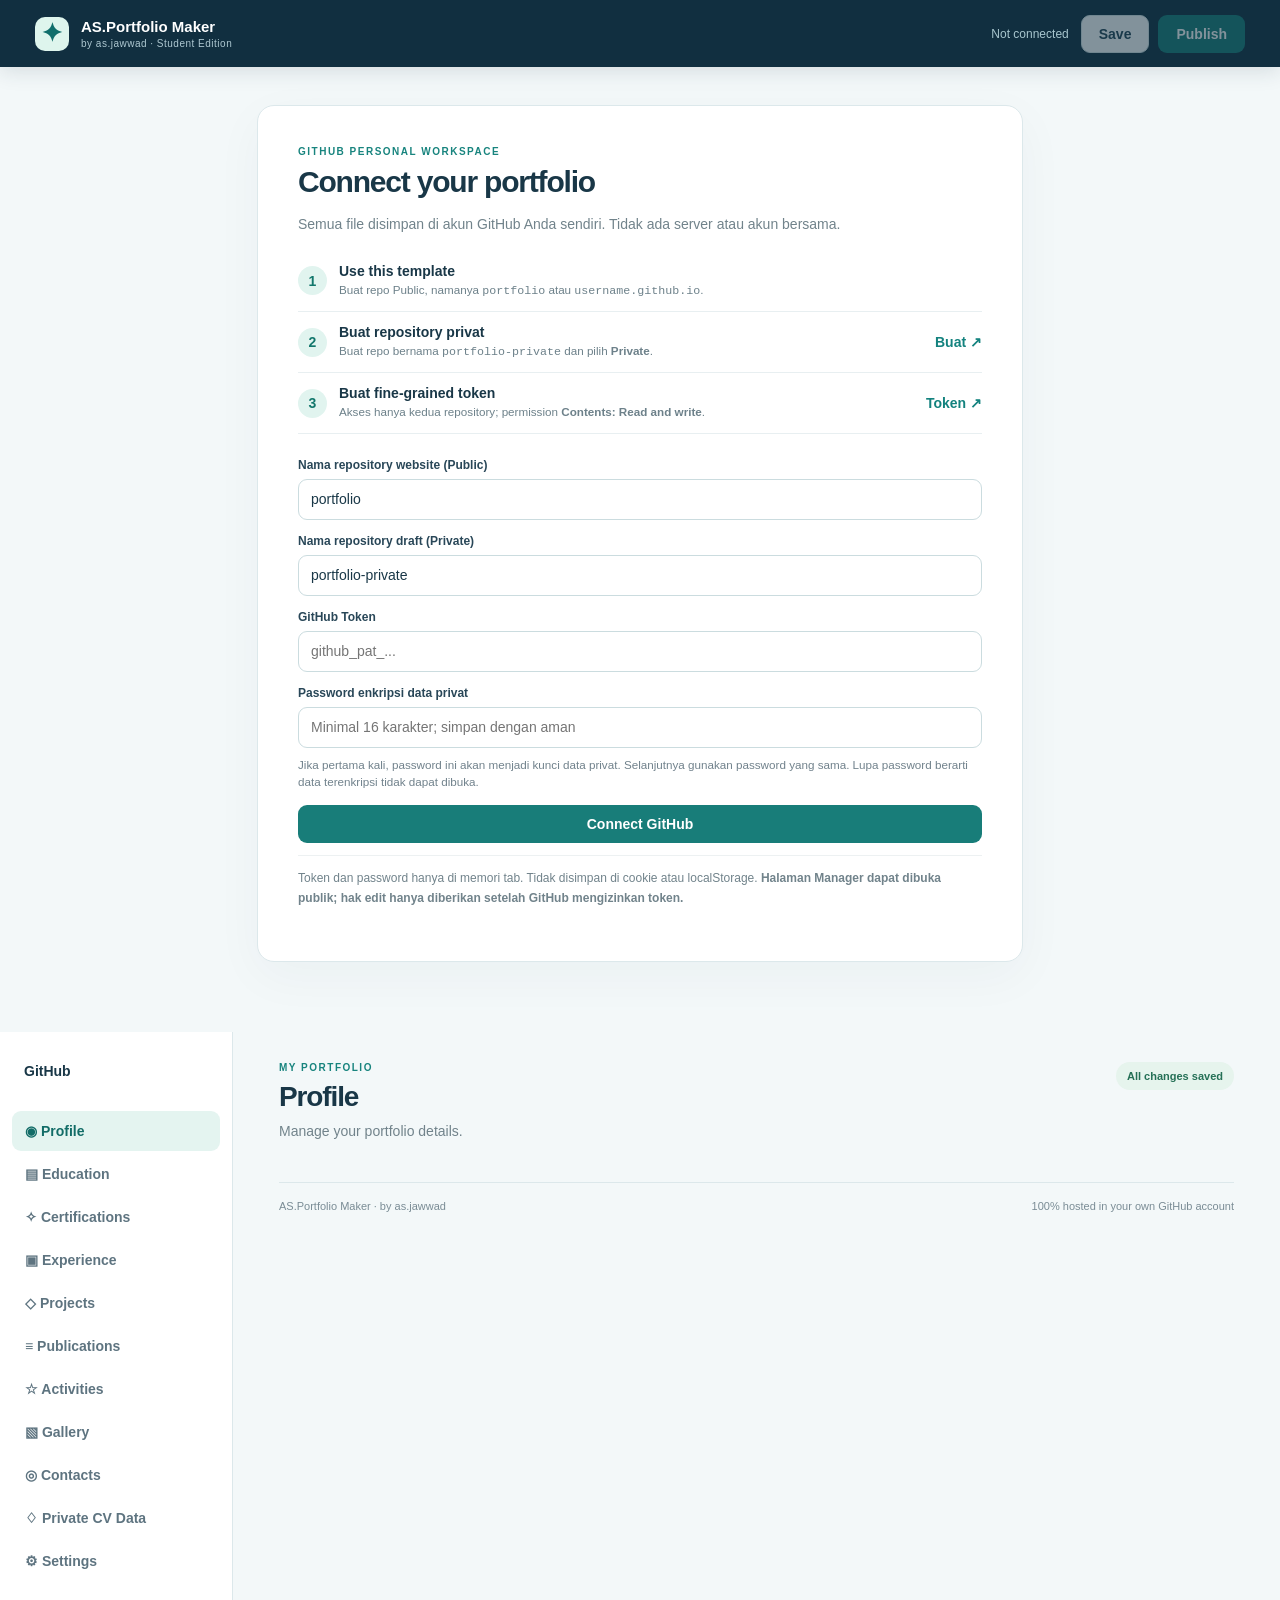
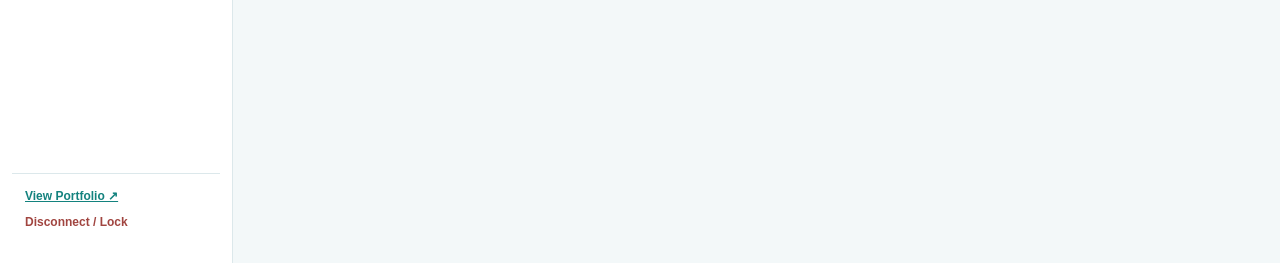
==== manager.html @ bb186ea7 "Add files via upload" ====
<!doctype html><html lang="id"><head><meta charset="utf-8"><meta name="viewport" content="width=device-width,initial-scale=1"><meta name="robots" content="noindex,nofollow,noarchive"><meta http-equiv="Content-Security-Policy" content="default-src 'none'; script-src 'self'; style-src 'self'; connect-src 'self' https://api.github.com https://translate.googleapis.com; img-src 'self' blob: data: https:; base-uri 'none'; form-action 'none'; object-src 'none'"><meta name="theme-color" content="#102d3a"><title>AS.Portfolio Maker · Manager</title><link rel="icon" href="favicon.svg"><link rel="stylesheet" href="V1_manager.css"></head><body>
<header class="header"><a class="logo" href="index.html" aria-label="Portfolio">✦</a><div class="header-copy"><strong>AS.Portfolio Maker</strong><small>by as.jawwad · Student Edition</small></div><span id="headerStatus" class="status">Not connected</span><div class="header-actions"><button id="topSave" class="ghost" type="button" disabled>Save</button><button id="topPublish" class="primary" type="button" disabled>Publish</button></div></header>
<main id="connectView" class="login-layout"><div class="login-card"><div class="eyebrow">GitHub Personal Workspace</div><h1>Connect your portfolio</h1><p>Semua file disimpan di akun GitHub Anda sendiri. Tidak ada server atau akun bersama.</p><div class="how"><span>1</span><div><strong>Use this template</strong><small>Buat repo Public, namanya <code>portfolio</code> atau <code>username.github.io</code>.</small></div></div><div class="how"><span>2</span><div><strong>Buat repository privat</strong><small>Buat repo bernama <code>portfolio-private</code> dan pilih <b>Private</b>.</small></div><a href="https://github.com/new" target="_blank" rel="noopener noreferrer">Buat ↗</a></div><div class="how"><span>3</span><div><strong>Buat fine-grained token</strong><small>Akses hanya kedua repository; permission <b>Contents: Read and write</b>.</small></div><a href="https://github.com/settings/personal-access-tokens/new" target="_blank" rel="noopener noreferrer">Token ↗</a></div>
<form id="connectForm"><label for="publicRepo">Nama repository website (Public)</label><input id="publicRepo" value="portfolio" required pattern="[A-Za-z0-9_.-]+" autocomplete="off"><label for="privateRepo">Nama repository draft (Private)</label><input id="privateRepo" value="portfolio-private" required pattern="[A-Za-z0-9_.-]+" autocomplete="off"><label for="githubToken">GitHub Token</label><input id="githubToken" type="password" required placeholder="github_pat_..." autocomplete="off"><label for="passphrase">Password enkripsi data privat</label><input id="passphrase" type="password" minlength="16" required placeholder="Minimal 16 karakter; simpan dengan aman" autocomplete="off"><small>Jika pertama kali, password ini akan menjadi kunci data privat. Selanjutnya gunakan password yang sama. Lupa password berarti data terenkripsi tidak dapat dibuka.</small><button id="connectButton" class="primary wide" type="submit">Connect GitHub</button><p id="connectError" class="error" role="alert" hidden></p></form><p class="hint">Token dan password hanya di memori tab. Tidak disimpan di cookie atau localStorage. <b>Halaman Manager dapat dibuka publik; hak edit hanya diberikan setelah GitHub mengizinkan token.</b></p></div></main>
<div id="appView" class="app-layout" hidden><aside class="sidebar"><div class="signed"><span id="signedUser">GitHub</span><small id="signedRepos"></small></div><div class="nav-group"><button type="button" data-page="profile" class="nav active">◉ Profile</button><button type="button" data-page="education" class="nav">▤ Education</button><button type="button" data-page="certifications" class="nav">✧ Certifications</button><button type="button" data-page="experiences" class="nav">▣ Experience</button><button type="button" data-page="projects" class="nav">◇ Projects</button><button type="button" data-page="publications" class="nav">≡ Publications</button><button type="button" data-page="otherActivities" class="nav">☆ Activities</button><button type="button" data-page="slides" class="nav">▧ Gallery</button><button type="button" data-page="contacts" class="nav">◎ Contacts</button><button type="button" data-page="private" class="nav">♢ Private CV Data</button><button type="button" data-page="settings" class="nav">⚙ Settings</button></div><div class="side-footer"><a id="siteLink" href="index.html" target="_blank" rel="noopener">View Portfolio ↗</a><button id="lockButton" type="button" class="text-button">Disconnect / Lock</button></div></aside><section class="workspace"><div class="page-heading"><div><div class="eyebrow" id="pageEyebrow">My Portfolio</div><h1 id="pageTitle">Profile</h1><p id="pageDescription">Manage your portfolio details.</p></div><span id="draftBadge" class="draft-badge">All changes saved</span></div><div id="noticeArea" role="status" aria-live="polite"></div><div id="content"></div><footer class="app-foot">AS.Portfolio Maker · by as.jawwad <span>100% hosted in your own GitHub account</span></footer></section></div>
<dialog id="editorModal"><form method="dialog"><div class="modal-header"><h2 id="modalTitle">Edit item</h2><button type="button" id="closeModal" aria-label="Close" class="icon-button">×</button></div><div id="modalBody" class="modal-body"></div><div class="modal-footer"><button type="button" class="ghost" id="cancelModal">Cancel</button><button type="submit" class="primary" id="doneModal">Apply locally</button></div></form></dialog><script src="V1_manager.js" defer></script></body></html>
---- V1_manager.css ----
:root{font-family:Inter,"Segoe UI",Arial,sans-serif;color:#193747;background:#f3f8f9;font-size:14px;--ink:#193747;--navy:#112f40;--teal:#187d79;--line:#dce8eb;--muted:#71838b}*{box-sizing:border-box}body{margin:0}button,input,textarea,select{font:inherit}button{cursor:pointer}button:disabled{opacity:.48;cursor:default}a{color:#13827e}.header{height:67px;background:var(--navy);color:#fff;display:flex;gap:12px;padding:0 clamp(12px,3vw,35px);align-items:center;position:sticky;top:0;z-index:25;box-shadow:0 4px 20px #1d354523}.logo{display:flex;align-items:center;justify-content:center;text-decoration:none;border-radius:10px;background:#def5ed;color:#106e6b;width:34px;height:34px;font-weight:bold;font-size:26px}.header-copy{display:flex;flex-direction:column;gap:3px}.header-copy strong{font-size:15px}.header-copy small{font-size:10px;color:#aec8d1;letter-spacing:.05em}.status{font-size:12px;color:#a8c6ce;margin-left:auto}.header-actions{display:flex;gap:9px}.primary,.ghost{border-radius:9px;border:1px solid transparent;padding:10px 17px;font-weight:750;white-space:nowrap}.primary{background:var(--teal);color:#fff}.primary:hover{background:#106c67}.ghost{background:#fff;color:#254657;border-color:#d9e7e9}.ghost:hover{background:#e9f4f3}.wide{width:100%}.login-layout{max-width:800px;margin:38px auto 70px;padding:0 17px}.login-card{background:#fff;border:1px solid var(--line);border-radius:17px;padding:clamp(22px,4vw,40px);box-shadow:0 14px 50px #1836480a}.eyebrow{text-transform:uppercase;letter-spacing:.15em;color:#18847e;font-size:10px;font-weight:900}.login-card h1{font-size:30px;letter-spacing:-.04em;margin:8px 0}.login-card p{line-height:1.7;color:var(--muted)}.how{display:flex;align-items:center;gap:12px;padding:12px 0;border-bottom:1px solid #e8eff1}.how>span{background:#e1f4ef;color:#12776c;font-weight:900;width:29px;height:29px;display:grid;place-items:center;border-radius:50%;flex:none}.how>div{display:flex;flex:1;flex-direction:column;gap:3px}.how small{color:#6d818a;line-height:1.4}.how a{white-space:nowrap;font-weight:700;text-decoration:none}.login-card form{margin-top:24px}.login-card label,label.field{display:block;font-size:12px;font-weight:750;color:#294758;margin:14px 0 7px}input:not([type=checkbox]),textarea,select{background:#fff;border:1px solid #cbdcdf;color:#193747;border-radius:9px;padding:11px 12px;width:100%;min-height:41px;outline:none}input:focus,textarea:focus,select:focus{border-color:#148e83;box-shadow:0 0 0 3px #1c8a7c18}textarea{min-height:90px;resize:vertical;line-height:1.5}.login-card form>small{display:block;color:#71828c;line-height:1.5;padding:8px 0 14px}.error{background:#fff1ec;border:1px solid #efc9bb;border-radius:9px;padding:12px;color:#aa4e34!important}.hint{font-size:12px;border-top:1px solid #edf1f2;padding-top:12px}.app-layout{display:grid;grid-template-columns:233px minmax(0,1fr);min-height:calc(100vh - 67px)}.sidebar{background:#fff;border-right:1px solid var(--line);padding:21px 12px;display:flex;flex-direction:column;gap:17px}.signed{padding:10px 12px;display:flex;flex-direction:column;gap:5px;overflow-wrap:anywhere}.signed span{font-weight:800}.signed small{color:var(--muted);font-size:11px}.nav-group{display:grid;gap:3px}.nav{border:0;background:none;color:#5e7480;text-align:left;padding:12px 13px;font-weight:660;border-radius:9px}.nav:hover{background:#f3f8f9}.nav.active{background:#e4f4f0;color:#126c67}.side-footer{margin-top:auto;display:flex;flex-direction:column;align-items:flex-start;gap:12px;padding:15px 13px;border-top:1px solid var(--line)}.side-footer a,.text-button{font-size:12px;font-weight:690}.text-button{background:none;border:none;padding:0;color:#a14540}.workspace{padding:30px clamp(18px,4vw,46px) 80px;min-width:0;max-width:1500px;width:100%}.page-heading{display:flex;justify-content:space-between;align-items:flex-start;gap:20px;margin-bottom:24px}.page-heading h1{font-size:28px;letter-spacing:-.04em;margin:8px 0}.page-heading p{color:#71838b;margin:0;line-height:1.5}.draft-badge{white-space:nowrap;background:#e6f4ed;color:#257056;font-weight:750;padding:8px 11px;border-radius:20px;font-size:11px}.draft-badge.unsaved{background:#fdf0d9;color:#9a6514}.draft-badge.busy{background:#eaf1fa;color:#346b9b}.panel{background:#fff;border:1px solid var(--line);border-radius:14px;padding:22px;margin-bottom:17px;box-shadow:0 8px 23px #27495906}.panel h2{font-size:17px;margin:0 0 8px}.panel p{color:#71838b;line-height:1.5}.grid2{display:grid;grid-template-columns:repeat(2,minmax(0,1fr));gap:0 17px}.grid3{display:grid;grid-template-columns:repeat(3,minmax(0,1fr));gap:0 14px}.full{grid-column:1/-1}.field-help{font-size:11px;color:#7b8e95;margin-top:4px}.toolbar{display:flex;align-items:center;justify-content:space-between;gap:10px;margin:0 0 15px}.btn-small{font-size:12px;padding:8px 12px}.item-list{display:grid;gap:10px}.item-row{display:flex;align-items:center;gap:11px;padding:13px 14px;background:#fff;border:1px solid var(--line);border-radius:11px}.item-row.dragging{opacity:.5;background:#e3f3ef}.grip{touch-action:none;user-select:none;border:0;color:#8da6ad;background:#f1f7f7;border-radius:8px;padding:8px 10px;font-size:18px;cursor:grab}.item-content{min-width:0;flex:1}.item-content b,.item-content small{display:block;overflow-wrap:anywhere}.item-content small{color:#789098;margin-top:5px}.item-row button.edit,.item-row button.delete{border:1px solid #dbe6e8;background:#fff;border-radius:8px;padding:8px 12px;color:#365568}.item-row button.delete{color:#bb6157}.empty{background:#fff;border:1px dashed #bcd2d5;border-radius:12px;color:#82949d;padding:35px 18px;text-align:center}.note{background:#eef8f6;border:1px solid #d8ebe7;color:#2b625d;padding:13px 15px;border-radius:10px;line-height:1.65;font-size:13px;margin-bottom:15px}.note.warn{background:#fff9ec;border-color:#f1e2bd;color:#805c28}.list-head{display:flex;align-items:center;justify-content:space-between;gap:16px}.list-head button{margin-left:auto}.image-preview{width:100px;height:88px;object-fit:contain;background:#f2f7f8;border:1px solid #e3edef;border-radius:9px;margin-top:8px;display:block}.media-field{margin:12px 0}.media-field input[type=file]{font-size:12px;min-height:0}.media-field .media-remove{border:0;background:transparent;color:#aa5044;font-size:12px;margin:5px 0}.media-list{display:flex;flex-wrap:wrap;gap:9px}.media-chip{display:flex;flex-direction:column;max-width:155px}.media-chip img{width:125px;height:86px;object-fit:cover;border-radius:8px}.media-chip button{border:none;background:transparent;color:#af4b46;font-size:11px}.inline{display:flex;align-items:center;gap:9px;flex-wrap:wrap}.two-buttons{display:flex;gap:9px;flex-wrap:wrap}.app-foot{border-top:1px solid var(--line);padding-top:17px;margin-top:40px;color:#7a8c95;font-size:11px;display:flex;justify-content:space-between;gap:15px}.success{background:#eaf8f1;border:1px solid #bee2d0;color:#196844;padding:12px 14px;border-radius:9px;margin-bottom:15px}.fail{background:#fff3ef;border:1px solid #ebc6bc;color:#a54a3b;padding:12px 14px;border-radius:9px;margin-bottom:15px}.loading-bar{background:#e8f2fa;padding:12px;border-radius:9px;margin-bottom:15px}dialog{max-width:800px;width:calc(100% - 24px);border:none;border-radius:15px;box-shadow:0 26px 90px #0a263e65;padding:0;max-height:90vh}dialog::backdrop{background:#0b263a80}dialog form{display:flex;flex-direction:column;max-height:90vh}.modal-header{padding:17px 23px;border-bottom:1px solid #e2eaec;display:flex;justify-content:space-between;align-items:center}.modal-header h2{font-size:20px;margin:0}.icon-button{border:none;background:transparent;font-size:24px;color:#738891}.modal-body{padding:10px 24px 23px;overflow:auto}.modal-footer{border-top:1px solid #e3edef;padding:15px 24px;display:flex;justify-content:flex-end;gap:9px}#content input[type=checkbox],#modalBody input[type=checkbox]{width:auto;min-height:0}.checkline{display:flex;align-items:center;gap:8px;font-size:13px;margin:15px 0}.checkline input{accent-color:var(--teal)}.cv-sheet{font-family:Arial,sans-serif;color:#121212;background:#fff;margin:0 auto;padding:26px;max-width:750px}.cv-sheet h1{margin:0;font-size:27px}.cv-sheet h2{font-size:14px;border-bottom:1px solid #333;text-transform:uppercase;margin-top:20px}.cv-sheet p,.cv-sheet li{font-size:12px;line-height:1.4}.divider{height:1px;background:#e5edef;margin:14px 0}#noticeArea:empty{display:none}@media(max-width:900px){.app-layout{grid-template-columns:1fr}.sidebar{position:static;display:block;overflow-x:auto;padding:12px}.signed{display:none}.nav-group{display:flex;min-width:max-content}.nav{white-space:nowrap;padding:10px}.side-footer{display:none}.workspace{padding:20px 15px 60px}.grid3{grid-template-columns:1fr 1fr}}@media(max-width:560px){.header{padding:0 12px}.header-copy small,.status{display:none}.header-actions{margin-left:auto}.primary,.ghost{padding:9px 11px}.grid2,.grid3{grid-template-columns:1fr}.page-heading{flex-direction:column;gap:10px}.page-heading h1{font-size:24px}.item-row{flex-wrap:wrap}.app-foot{flex-direction:column}}@media print{body>*:not(#printCV){display:none!important}#printCV{display:block!important}.cv-sheet{padding:0!important;max-width:none!important}}
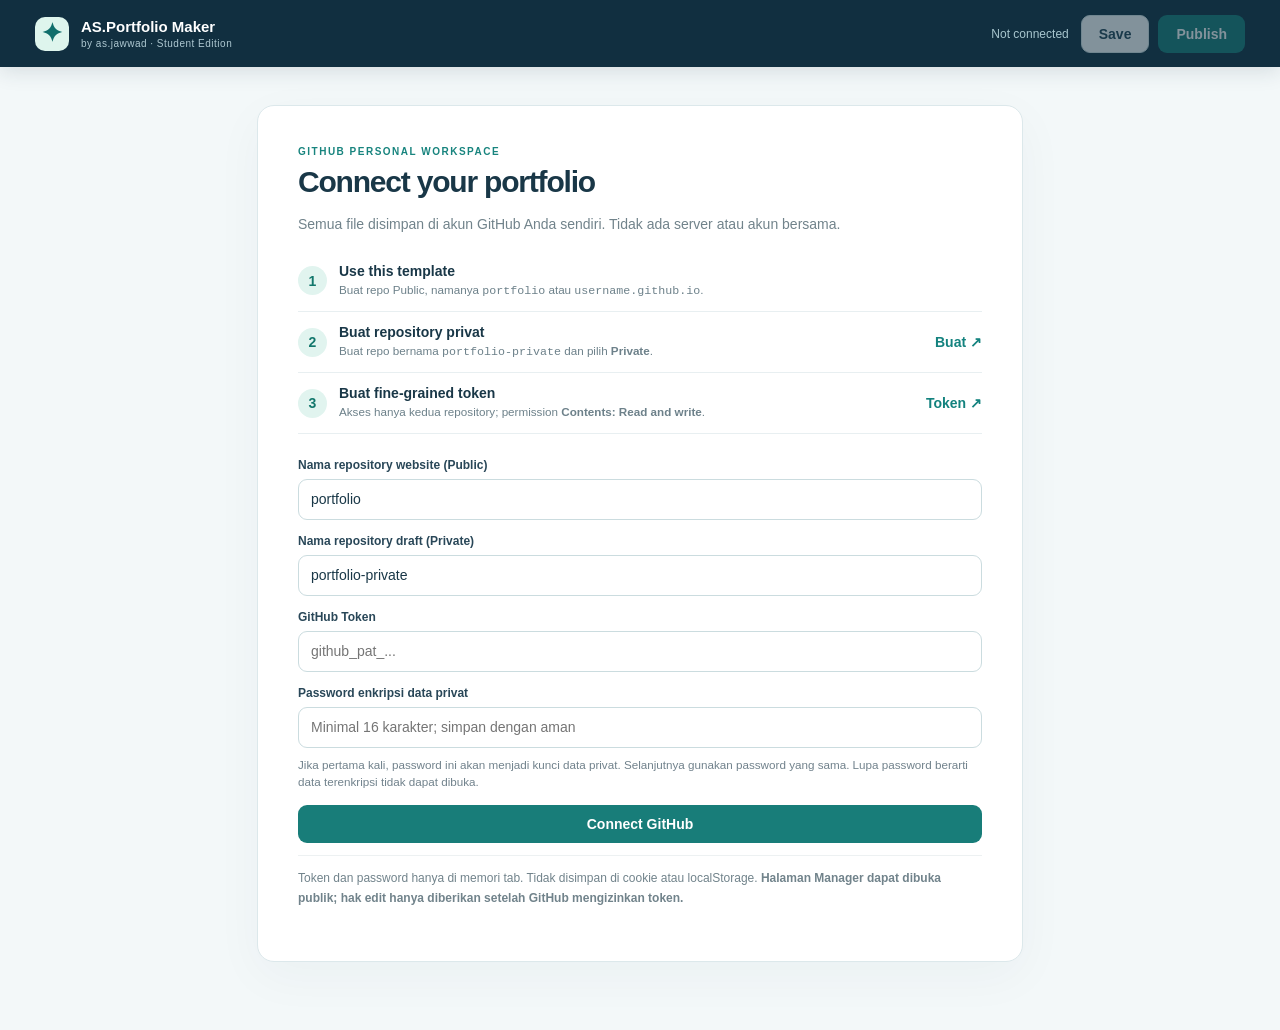
==== commit 820aa543: "Add files via upload" ====
--- a/manager.html
+++ b/manager.html
@@ -1,6 +1,6 @@
-<!doctype html><html lang="id"><head><meta charset="utf-8"><meta name="viewport" content="width=device-width,initial-scale=1"><meta name="robots" content="noindex,nofollow,noarchive"><meta http-equiv="Content-Security-Policy" content="default-src 'none'; script-src 'self'; style-src 'self'; connect-src 'self' https://api.github.com https://translate.googleapis.com; img-src 'self' blob: data: https:; base-uri 'none'; form-action 'none'; object-src 'none'"><meta name="theme-color" content="#102d3a"><title>AS.Portfolio Maker · Manager</title><link rel="icon" href="favicon.svg"><link rel="stylesheet" href="V1_manager.css"></head><body>
+<!doctype html><html lang="id"><head><meta charset="utf-8"><meta name="viewport" content="width=device-width,initial-scale=1"><meta name="robots" content="noindex,nofollow,noarchive"><meta http-equiv="Content-Security-Policy" content="default-src 'none'; script-src 'self'; style-src 'self'; connect-src 'self' https://api.github.com https://translate.googleapis.com; img-src 'self' blob: data: https:; base-uri 'none'; form-action 'none'; object-src 'none'"><meta name="theme-color" content="#102d3a"><title>AS.Portfolio Maker · Manager</title><link rel="icon" href="favicon.svg"><link rel="stylesheet" href="V2_manager.css"></head><body>
 <header class="header"><a class="logo" href="index.html" aria-label="Portfolio">✦</a><div class="header-copy"><strong>AS.Portfolio Maker</strong><small>by as.jawwad · Student Edition</small></div><span id="headerStatus" class="status">Not connected</span><div class="header-actions"><button id="topSave" class="ghost" type="button" disabled>Save</button><button id="topPublish" class="primary" type="button" disabled>Publish</button></div></header>
 <main id="connectView" class="login-layout"><div class="login-card"><div class="eyebrow">GitHub Personal Workspace</div><h1>Connect your portfolio</h1><p>Semua file disimpan di akun GitHub Anda sendiri. Tidak ada server atau akun bersama.</p><div class="how"><span>1</span><div><strong>Use this template</strong><small>Buat repo Public, namanya <code>portfolio</code> atau <code>username.github.io</code>.</small></div></div><div class="how"><span>2</span><div><strong>Buat repository privat</strong><small>Buat repo bernama <code>portfolio-private</code> dan pilih <b>Private</b>.</small></div><a href="https://github.com/new" target="_blank" rel="noopener noreferrer">Buat ↗</a></div><div class="how"><span>3</span><div><strong>Buat fine-grained token</strong><small>Akses hanya kedua repository; permission <b>Contents: Read and write</b>.</small></div><a href="https://github.com/settings/personal-access-tokens/new" target="_blank" rel="noopener noreferrer">Token ↗</a></div>
 <form id="connectForm"><label for="publicRepo">Nama repository website (Public)</label><input id="publicRepo" value="portfolio" required pattern="[A-Za-z0-9_.-]+" autocomplete="off"><label for="privateRepo">Nama repository draft (Private)</label><input id="privateRepo" value="portfolio-private" required pattern="[A-Za-z0-9_.-]+" autocomplete="off"><label for="githubToken">GitHub Token</label><input id="githubToken" type="password" required placeholder="github_pat_..." autocomplete="off"><label for="passphrase">Password enkripsi data privat</label><input id="passphrase" type="password" minlength="16" required placeholder="Minimal 16 karakter; simpan dengan aman" autocomplete="off"><small>Jika pertama kali, password ini akan menjadi kunci data privat. Selanjutnya gunakan password yang sama. Lupa password berarti data terenkripsi tidak dapat dibuka.</small><button id="connectButton" class="primary wide" type="submit">Connect GitHub</button><p id="connectError" class="error" role="alert" hidden></p></form><p class="hint">Token dan password hanya di memori tab. Tidak disimpan di cookie atau localStorage. <b>Halaman Manager dapat dibuka publik; hak edit hanya diberikan setelah GitHub mengizinkan token.</b></p></div></main>
 <div id="appView" class="app-layout" hidden><aside class="sidebar"><div class="signed"><span id="signedUser">GitHub</span><small id="signedRepos"></small></div><div class="nav-group"><button type="button" data-page="profile" class="nav active">◉ Profile</button><button type="button" data-page="education" class="nav">▤ Education</button><button type="button" data-page="certifications" class="nav">✧ Certifications</button><button type="button" data-page="experiences" class="nav">▣ Experience</button><button type="button" data-page="projects" class="nav">◇ Projects</button><button type="button" data-page="publications" class="nav">≡ Publications</button><button type="button" data-page="otherActivities" class="nav">☆ Activities</button><button type="button" data-page="slides" class="nav">▧ Gallery</button><button type="button" data-page="contacts" class="nav">◎ Contacts</button><button type="button" data-page="private" class="nav">♢ Private CV Data</button><button type="button" data-page="settings" class="nav">⚙ Settings</button></div><div class="side-footer"><a id="siteLink" href="index.html" target="_blank" rel="noopener">View Portfolio ↗</a><button id="lockButton" type="button" class="text-button">Disconnect / Lock</button></div></aside><section class="workspace"><div class="page-heading"><div><div class="eyebrow" id="pageEyebrow">My Portfolio</div><h1 id="pageTitle">Profile</h1><p id="pageDescription">Manage your portfolio details.</p></div><span id="draftBadge" class="draft-badge">All changes saved</span></div><div id="noticeArea" role="status" aria-live="polite"></div><div id="content"></div><footer class="app-foot">AS.Portfolio Maker · by as.jawwad <span>100% hosted in your own GitHub account</span></footer></section></div>
-<dialog id="editorModal"><form method="dialog"><div class="modal-header"><h2 id="modalTitle">Edit item</h2><button type="button" id="closeModal" aria-label="Close" class="icon-button">×</button></div><div id="modalBody" class="modal-body"></div><div class="modal-footer"><button type="button" class="ghost" id="cancelModal">Cancel</button><button type="submit" class="primary" id="doneModal">Apply locally</button></div></form></dialog><script src="V1_manager.js" defer></script></body></html>
+<dialog id="editorModal"><form method="dialog"><div class="modal-header"><h2 id="modalTitle">Edit item</h2><button type="button" id="closeModal" aria-label="Close" class="icon-button">×</button></div><div id="modalBody" class="modal-body"></div><div class="modal-footer"><button type="button" class="ghost" id="cancelModal">Cancel</button><button type="submit" class="primary" id="doneModal">Apply locally</button></div></form></dialog><script src="V2_manager.js" defer></script></body></html>
--- a/V2_manager.css
+++ b/V2_manager.css
@@ -0,0 +1,3 @@
+/* V2 UI guard: hidden views must never appear before GitHub authentication. */
+[hidden] { display: none !important; }
+:root{font-family:Inter,"Segoe UI",Arial,sans-serif;color:#193747;background:#f3f8f9;font-size:14px;--ink:#193747;--navy:#112f40;--teal:#187d79;--line:#dce8eb;--muted:#71838b}*{box-sizing:border-box}body{margin:0}button,input,textarea,select{font:inherit}button{cursor:pointer}button:disabled{opacity:.48;cursor:default}a{color:#13827e}.header{height:67px;background:var(--navy);color:#fff;display:flex;gap:12px;padding:0 clamp(12px,3vw,35px);align-items:center;position:sticky;top:0;z-index:25;box-shadow:0 4px 20px #1d354523}.logo{display:flex;align-items:center;justify-content:center;text-decoration:none;border-radius:10px;background:#def5ed;color:#106e6b;width:34px;height:34px;font-weight:bold;font-size:26px}.header-copy{display:flex;flex-direction:column;gap:3px}.header-copy strong{font-size:15px}.header-copy small{font-size:10px;color:#aec8d1;letter-spacing:.05em}.status{font-size:12px;color:#a8c6ce;margin-left:auto}.header-actions{display:flex;gap:9px}.primary,.ghost{border-radius:9px;border:1px solid transparent;padding:10px 17px;font-weight:750;white-space:nowrap}.primary{background:var(--teal);color:#fff}.primary:hover{background:#106c67}.ghost{background:#fff;color:#254657;border-color:#d9e7e9}.ghost:hover{background:#e9f4f3}.wide{width:100%}.login-layout{max-width:800px;margin:38px auto 70px;padding:0 17px}.login-card{background:#fff;border:1px solid var(--line);border-radius:17px;padding:clamp(22px,4vw,40px);box-shadow:0 14px 50px #1836480a}.eyebrow{text-transform:uppercase;letter-spacing:.15em;color:#18847e;font-size:10px;font-weight:900}.login-card h1{font-size:30px;letter-spacing:-.04em;margin:8px 0}.login-card p{line-height:1.7;color:var(--muted)}.how{display:flex;align-items:center;gap:12px;padding:12px 0;border-bottom:1px solid #e8eff1}.how>span{background:#e1f4ef;color:#12776c;font-weight:900;width:29px;height:29px;display:grid;place-items:center;border-radius:50%;flex:none}.how>div{display:flex;flex:1;flex-direction:column;gap:3px}.how small{color:#6d818a;line-height:1.4}.how a{white-space:nowrap;font-weight:700;text-decoration:none}.login-card form{margin-top:24px}.login-card label,label.field{display:block;font-size:12px;font-weight:750;color:#294758;margin:14px 0 7px}input:not([type=checkbox]),textarea,select{background:#fff;border:1px solid #cbdcdf;color:#193747;border-radius:9px;padding:11px 12px;width:100%;min-height:41px;outline:none}input:focus,textarea:focus,select:focus{border-color:#148e83;box-shadow:0 0 0 3px #1c8a7c18}textarea{min-height:90px;resize:vertical;line-height:1.5}.login-card form>small{display:block;color:#71828c;line-height:1.5;padding:8px 0 14px}.error{background:#fff1ec;border:1px solid #efc9bb;border-radius:9px;padding:12px;color:#aa4e34!important}.hint{font-size:12px;border-top:1px solid #edf1f2;padding-top:12px}.app-layout{display:grid;grid-template-columns:233px minmax(0,1fr);min-height:calc(100vh - 67px)}.sidebar{background:#fff;border-right:1px solid var(--line);padding:21px 12px;display:flex;flex-direction:column;gap:17px}.signed{padding:10px 12px;display:flex;flex-direction:column;gap:5px;overflow-wrap:anywhere}.signed span{font-weight:800}.signed small{color:var(--muted);font-size:11px}.nav-group{display:grid;gap:3px}.nav{border:0;background:none;color:#5e7480;text-align:left;padding:12px 13px;font-weight:660;border-radius:9px}.nav:hover{background:#f3f8f9}.nav.active{background:#e4f4f0;color:#126c67}.side-footer{margin-top:auto;display:flex;flex-direction:column;align-items:flex-start;gap:12px;padding:15px 13px;border-top:1px solid var(--line)}.side-footer a,.text-button{font-size:12px;font-weight:690}.text-button{background:none;border:none;padding:0;color:#a14540}.workspace{padding:30px clamp(18px,4vw,46px) 80px;min-width:0;max-width:1500px;width:100%}.page-heading{display:flex;justify-content:space-between;align-items:flex-start;gap:20px;margin-bottom:24px}.page-heading h1{font-size:28px;letter-spacing:-.04em;margin:8px 0}.page-heading p{color:#71838b;margin:0;line-height:1.5}.draft-badge{white-space:nowrap;background:#e6f4ed;color:#257056;font-weight:750;padding:8px 11px;border-radius:20px;font-size:11px}.draft-badge.unsaved{background:#fdf0d9;color:#9a6514}.draft-badge.busy{background:#eaf1fa;color:#346b9b}.panel{background:#fff;border:1px solid var(--line);border-radius:14px;padding:22px;margin-bottom:17px;box-shadow:0 8px 23px #27495906}.panel h2{font-size:17px;margin:0 0 8px}.panel p{color:#71838b;line-height:1.5}.grid2{display:grid;grid-template-columns:repeat(2,minmax(0,1fr));gap:0 17px}.grid3{display:grid;grid-template-columns:repeat(3,minmax(0,1fr));gap:0 14px}.full{grid-column:1/-1}.field-help{font-size:11px;color:#7b8e95;margin-top:4px}.toolbar{display:flex;align-items:center;justify-content:space-between;gap:10px;margin:0 0 15px}.btn-small{font-size:12px;padding:8px 12px}.item-list{display:grid;gap:10px}.item-row{display:flex;align-items:center;gap:11px;padding:13px 14px;background:#fff;border:1px solid var(--line);border-radius:11px}.item-row.dragging{opacity:.5;background:#e3f3ef}.grip{touch-action:none;user-select:none;border:0;color:#8da6ad;background:#f1f7f7;border-radius:8px;padding:8px 10px;font-size:18px;cursor:grab}.item-content{min-width:0;flex:1}.item-content b,.item-content small{display:block;overflow-wrap:anywhere}.item-content small{color:#789098;margin-top:5px}.item-row button.edit,.item-row button.delete{border:1px solid #dbe6e8;background:#fff;border-radius:8px;padding:8px 12px;color:#365568}.item-row button.delete{color:#bb6157}.empty{background:#fff;border:1px dashed #bcd2d5;border-radius:12px;color:#82949d;padding:35px 18px;text-align:center}.note{background:#eef8f6;border:1px solid #d8ebe7;color:#2b625d;padding:13px 15px;border-radius:10px;line-height:1.65;font-size:13px;margin-bottom:15px}.note.warn{background:#fff9ec;border-color:#f1e2bd;color:#805c28}.list-head{display:flex;align-items:center;justify-content:space-between;gap:16px}.list-head button{margin-left:auto}.image-preview{width:100px;height:88px;object-fit:contain;background:#f2f7f8;border:1px solid #e3edef;border-radius:9px;margin-top:8px;display:block}.media-field{margin:12px 0}.media-field input[type=file]{font-size:12px;min-height:0}.media-field .media-remove{border:0;background:transparent;color:#aa5044;font-size:12px;margin:5px 0}.media-list{display:flex;flex-wrap:wrap;gap:9px}.media-chip{display:flex;flex-direction:column;max-width:155px}.media-chip img{width:125px;height:86px;object-fit:cover;border-radius:8px}.media-chip button{border:none;background:transparent;color:#af4b46;font-size:11px}.inline{display:flex;align-items:center;gap:9px;flex-wrap:wrap}.two-buttons{display:flex;gap:9px;flex-wrap:wrap}.app-foot{border-top:1px solid var(--line);padding-top:17px;margin-top:40px;color:#7a8c95;font-size:11px;display:flex;justify-content:space-between;gap:15px}.success{background:#eaf8f1;border:1px solid #bee2d0;color:#196844;padding:12px 14px;border-radius:9px;margin-bottom:15px}.fail{background:#fff3ef;border:1px solid #ebc6bc;color:#a54a3b;padding:12px 14px;border-radius:9px;margin-bottom:15px}.loading-bar{background:#e8f2fa;padding:12px;border-radius:9px;margin-bottom:15px}dialog{max-width:800px;width:calc(100% - 24px);border:none;border-radius:15px;box-shadow:0 26px 90px #0a263e65;padding:0;max-height:90vh}dialog::backdrop{background:#0b263a80}dialog form{display:flex;flex-direction:column;max-height:90vh}.modal-header{padding:17px 23px;border-bottom:1px solid #e2eaec;display:flex;justify-content:space-between;align-items:center}.modal-header h2{font-size:20px;margin:0}.icon-button{border:none;background:transparent;font-size:24px;color:#738891}.modal-body{padding:10px 24px 23px;overflow:auto}.modal-footer{border-top:1px solid #e3edef;padding:15px 24px;display:flex;justify-content:flex-end;gap:9px}#content input[type=checkbox],#modalBody input[type=checkbox]{width:auto;min-height:0}.checkline{display:flex;align-items:center;gap:8px;font-size:13px;margin:15px 0}.checkline input{accent-color:var(--teal)}.cv-sheet{font-family:Arial,sans-serif;color:#121212;background:#fff;margin:0 auto;padding:26px;max-width:750px}.cv-sheet h1{margin:0;font-size:27px}.cv-sheet h2{font-size:14px;border-bottom:1px solid #333;text-transform:uppercase;margin-top:20px}.cv-sheet p,.cv-sheet li{font-size:12px;line-height:1.4}.divider{height:1px;background:#e5edef;margin:14px 0}#noticeArea:empty{display:none}@media(max-width:900px){.app-layout{grid-template-columns:1fr}.sidebar{position:static;display:block;overflow-x:auto;padding:12px}.signed{display:none}.nav-group{display:flex;min-width:max-content}.nav{white-space:nowrap;padding:10px}.side-footer{display:none}.workspace{padding:20px 15px 60px}.grid3{grid-template-columns:1fr 1fr}}@media(max-width:560px){.header{padding:0 12px}.header-copy small,.status{display:none}.header-actions{margin-left:auto}.primary,.ghost{padding:9px 11px}.grid2,.grid3{grid-template-columns:1fr}.page-heading{flex-direction:column;gap:10px}.page-heading h1{font-size:24px}.item-row{flex-wrap:wrap}.app-foot{flex-direction:column}}@media print{body>*:not(#printCV){display:none!important}#printCV{display:block!important}.cv-sheet{padding:0!important;max-width:none!important}}
